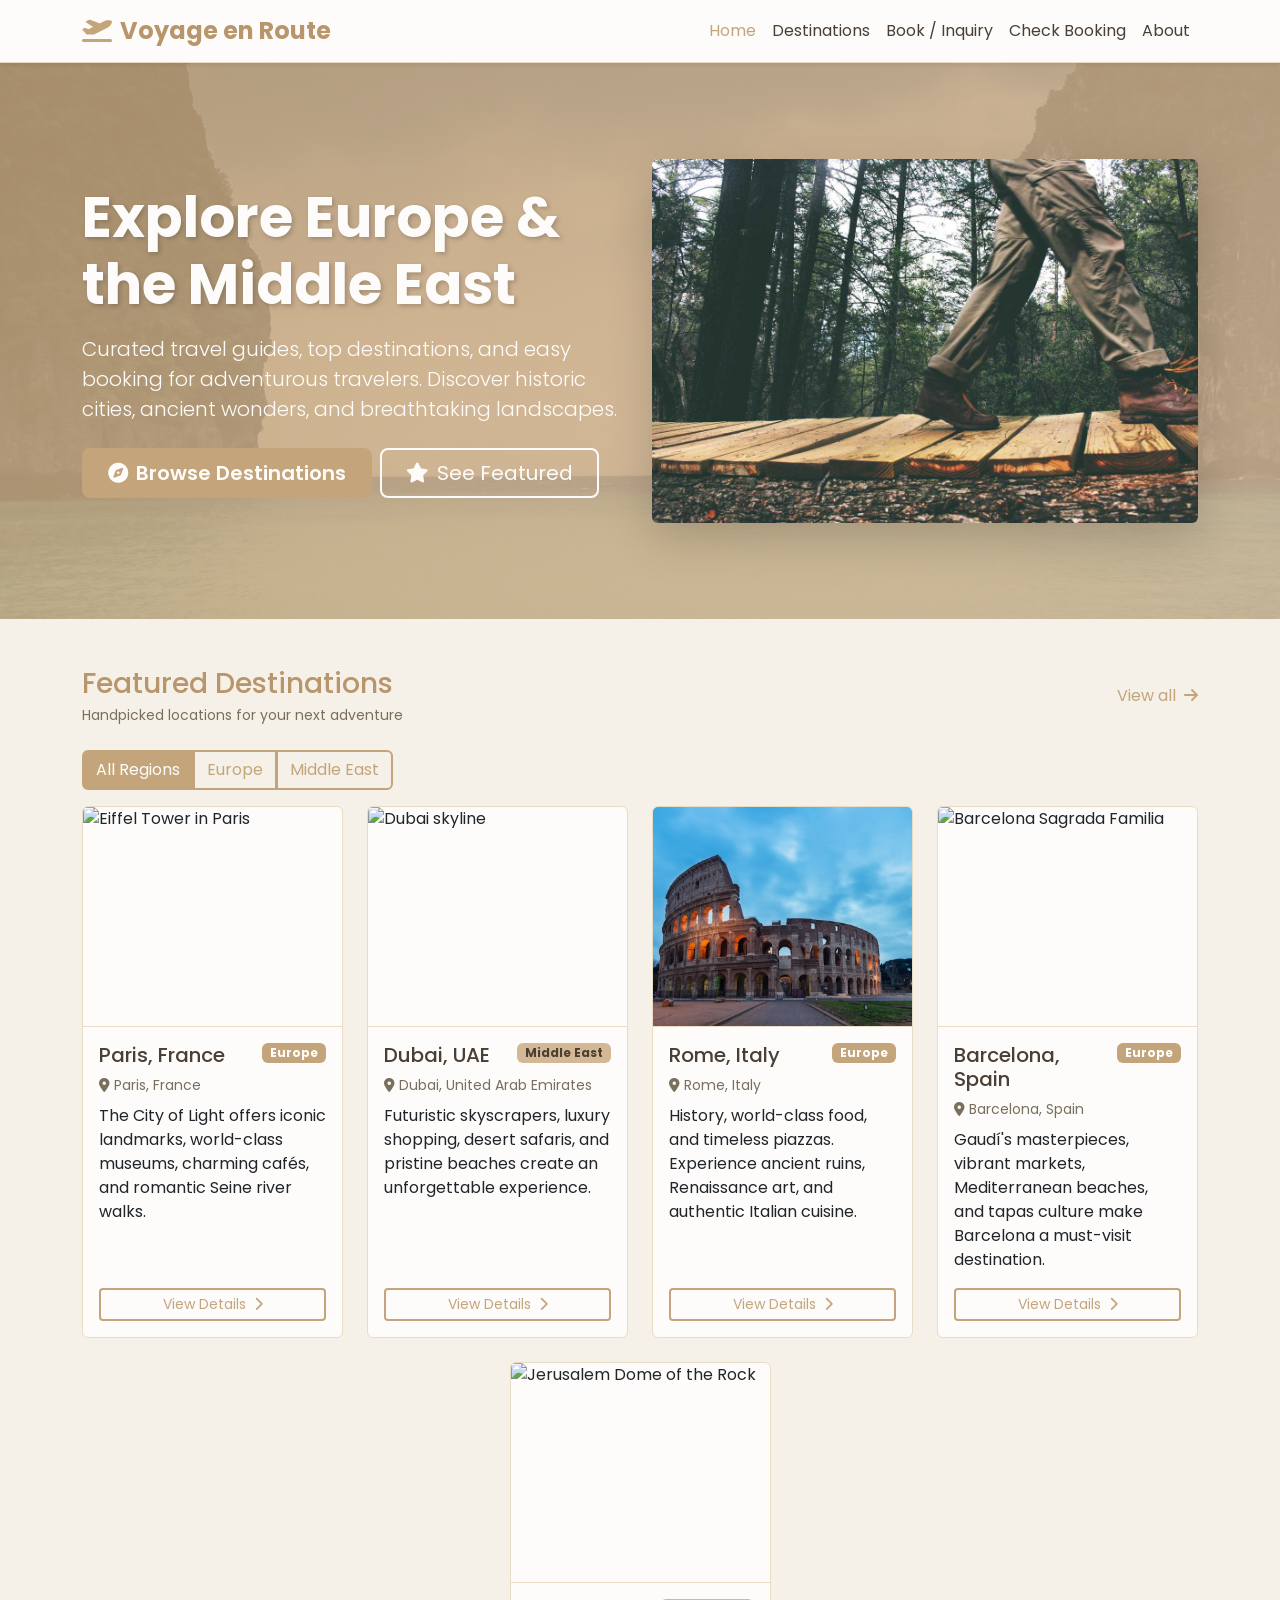
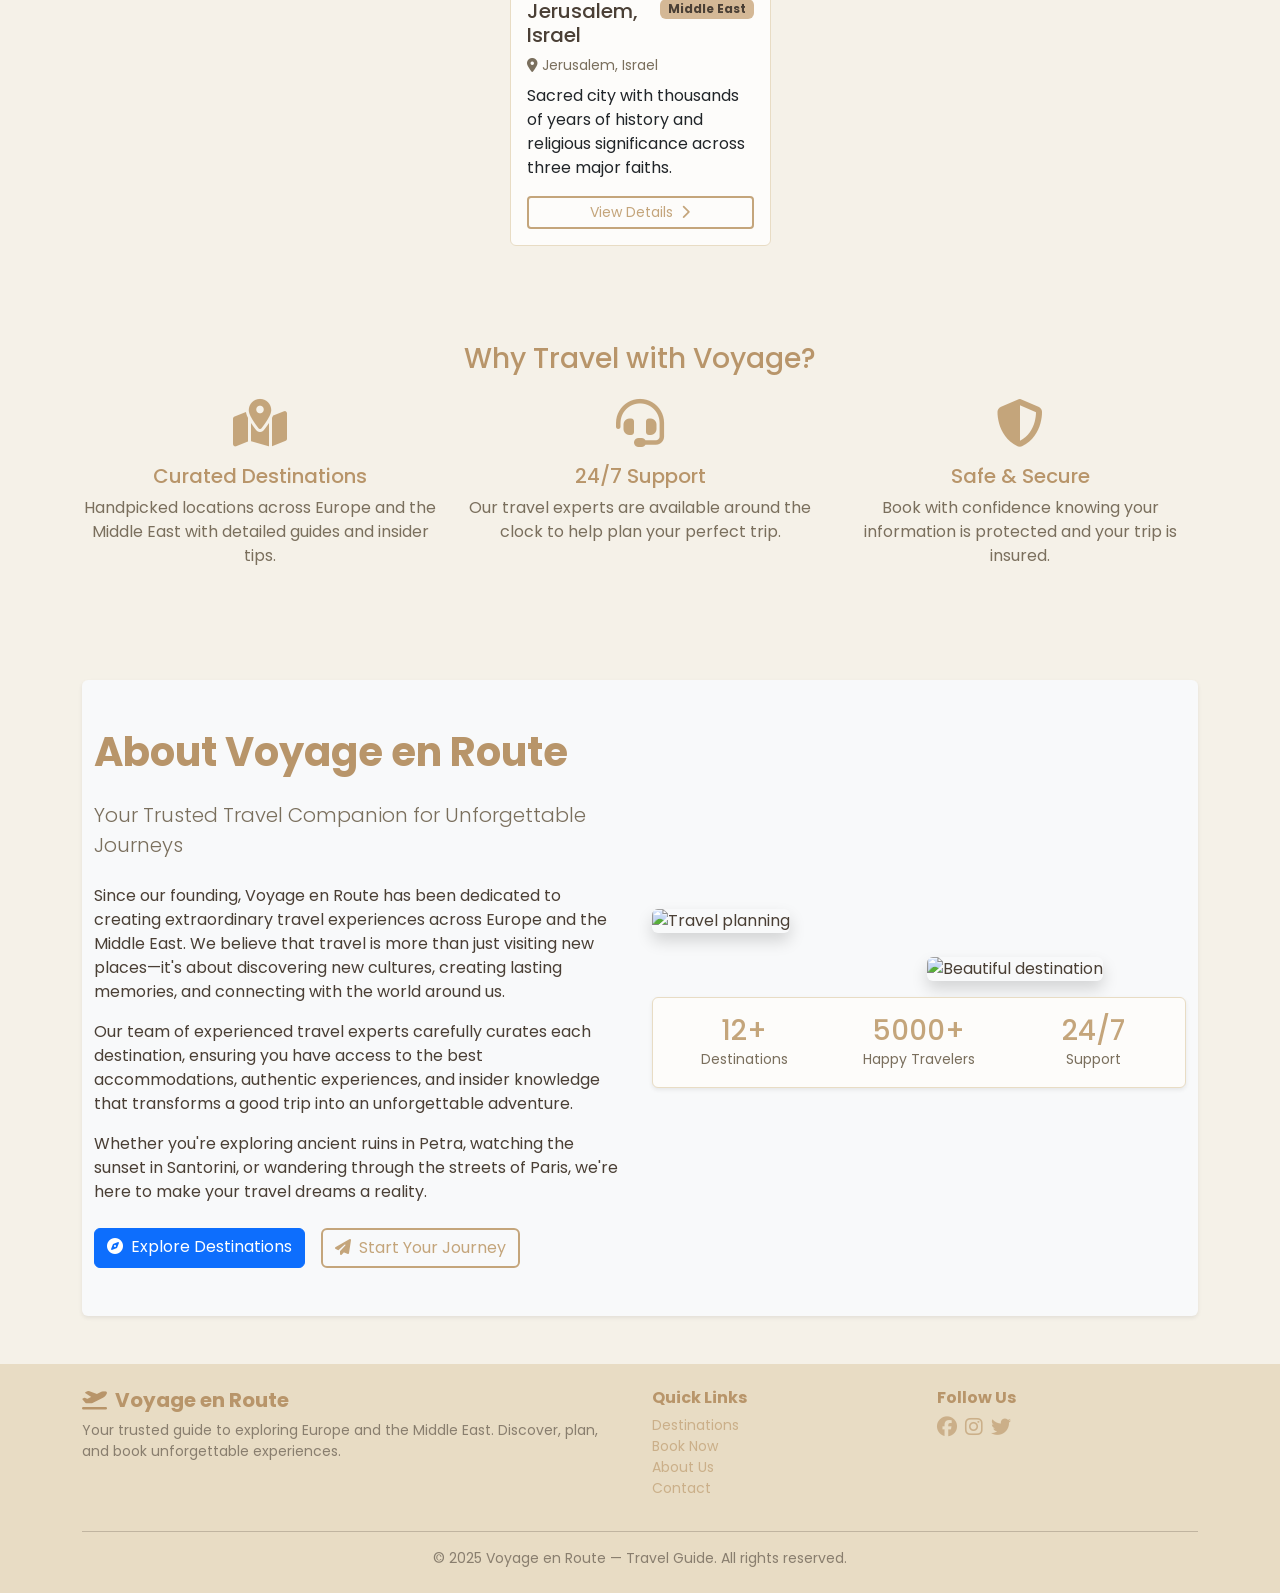
==== home.html @ e8e1bd35 "NVR V0.1" ====
<!doctype html>
<html lang="en">
  <head>
    <meta charset="utf-8">
    <meta name="viewport" content="width=device-width, initial-scale=1">
    <meta name="description" content="Explore Europe and the Middle East with curated travel guides, destinations, and easy booking.">
    <title>Voyage en Route — Explore Europe & the Middle East</title>
    
    <!-- TODO: Maybe compress this image later -->
    <link rel="preload" as="image" href="assets/images/hero-bg.jpg">
    
    <!-- Google Fonts - using Poppins because it looks clean -->
    <link rel="preconnect" href="https://fonts.googleapis.com">
    <link rel="preconnect" href="https://fonts.gstatic.com" crossorigin>
    <link href="https://fonts.googleapis.com/css2?family=Poppins:wght@400;600;700&display=swap" rel="stylesheet">
    
    <!-- Font Awesome for icons -->
    <link rel="stylesheet" href="https://cdnjs.cloudflare.com/ajax/libs/font-awesome/6.5.1/css/all.min.css">
    
    <!-- Bootstrap CSS -->
    <link href="https://cdn.jsdelivr.net/npm/bootstrap@5.3.8/dist/css/bootstrap.min.css" rel="stylesheet">
    
    <!-- My custom styles -->
    <link rel="stylesheet" href="assets/css/styles.css">
  </head>
  <body>
    <!-- Main navigation bar -->
    <nav class="navbar navbar-expand-lg navbar-light bg-white shadow-sm sticky-top">
      <div class="container">
        <a class="navbar-brand fw-bold fs-4" href="home.html">
          <i class="fas fa-plane-departure text-primary me-2"></i>Voyage en Route
        </a>
        <button class="navbar-toggler" type="button" data-bs-toggle="collapse" data-bs-target="#navbarNav" aria-controls="navbarNav" aria-expanded="false" aria-label="Toggle navigation">
          <span class="navbar-toggler-icon"></span>
        </button>
        <div class="collapse navbar-collapse" id="navbarNav">
          <ul class="navbar-nav ms-auto">
            <li class="nav-item">
              <a class="nav-link active" aria-current="page" href="home.html">Home</a>
            </li>
            <li class="nav-item">
              <a class="nav-link" href="destinations/index.html">Destinations</a>
            </li>
            <li class="nav-item">
              <a class="nav-link" href="bookings/create.html">Book / Inquiry</a>
            </li>
            <li class="nav-item">
              <a class="nav-link" href="bookings/check.html">Check Booking</a>
            </li>
            <li class="nav-item">
              <a class="nav-link" href="#about">About</a>
            </li>
          </ul>
        </div>
      </div>
    </nav>

    <!-- Hero section - this is the main banner area -->
    <header class="hero text-white d-flex align-items-center" role="banner">
      <div class="container">
        <div class="row align-items-center">
          <div class="col-lg-6 col-md-7">
            <h1 class="display-4 fw-bold mb-3 animate-fade-in">Explore Europe & the Middle East</h1>
            <p class="lead mb-4">Curated travel guides, top destinations, and easy booking for adventurous travelers. Discover historic cities, ancient wonders, and breathtaking landscapes.</p>
            <div class="d-flex gap-2 flex-wrap">
              <a href="destinations/index.html" class="btn btn-primary btn-lg px-4">
                <i class="fas fa-compass me-2"></i>Browse Destinations
              </a>
              <a href="#featured" class="btn btn-outline-light btn-lg px-4">
                <i class="fas fa-star me-2"></i>See Featured
              </a>
            </div>
          </div>
          <div class="col-lg-6 col-md-5 d-none d-md-block mt-4 mt-md-0">
            <div class="hero-image-wrapper">
              <img src="assets/images/santorini-hero.jpg" 
                   alt="Santorini white buildings overlooking blue sea" 
                   class="img-fluid rounded shadow-lg"
                   loading="eager">
            </div>
          </div>
        </div>
      </div>
    </header>

    <!-- Main content area -->
    <main class="container my-5" id="featured">
      <section>
        <div class="d-flex justify-content-between align-items-center mb-4">
          <div>
            <h2 class="h3 mb-1">Featured Destinations</h2>
            <p class="text-muted small mb-0">Handpicked locations for your next adventure</p>
          </div>
          <a href="destinations/index.html" class="text-decoration-none">
            View all <i class="fas fa-arrow-right ms-1"></i>
          </a>
        </div>

        <!-- Filter buttons for regions -->
        <div class="mb-3">
          <div class="btn-group" role="group" aria-label="Filter by region">
            <input type="radio" class="btn-check" name="regionFilter" id="filterAll" autocomplete="off" checked>
            <label class="btn btn-outline-primary" for="filterAll">All Regions</label>
            
            <input type="radio" class="btn-check" name="regionFilter" id="filterEurope" autocomplete="off">
            <label class="btn btn-outline-primary" for="filterEurope">Europe</label>
            
            <input type="radio" class="btn-check" name="regionFilter" id="filterMiddleEast" autocomplete="off">
            <label class="btn btn-outline-primary" for="filterMiddleEast">Middle East</label>
          </div>
        </div>

        <!-- Destination cards container -->
        <div class="row g-4 justify-content-center" id="destinationsContainer">
          <!-- Paris card -->
          <div class="col-sm-6 col-md-4 col-lg-3" data-region="europe">
            <article class="card h-100 destination-card">
              <img src="https://images.unsplash.com/photo-1502602898657-3e91760cbb34?w=900&auto=format&fit=crop" 
                   class="card-img-top" 
                   alt="Eiffel Tower in Paris"
                   loading="lazy">
              <div class="card-body d-flex flex-column">
                <div class="d-flex justify-content-between align-items-start mb-2">
                  <h5 class="card-title mb-0">Paris, France</h5>
                  <span class="badge bg-primary">Europe</span>
                </div>
                <p class="card-text text-muted small mb-2">
                  <i class="fas fa-map-marker-alt me-1"></i>Paris, France
                </p>
                <p class="card-text flex-grow-1">The City of Light offers iconic landmarks, world-class museums, charming cafés, and romantic Seine river walks.</p>
                <div class="mt-auto">
                  <a href="destinations/view.html?slug=paris" class="btn btn-outline-primary btn-sm w-100">
                    View Details <i class="fas fa-chevron-right ms-1"></i>
                  </a>
                </div>
              </div>
            </article>
          </div>

          <!-- Dubai card -->
          <div class="col-sm-6 col-md-4 col-lg-3" data-region="middleeast">
            <article class="card h-100 destination-card">
              <img src="https://images.unsplash.com/photo-1512453979798-5ea266f8880c?w=900&auto=format&fit=crop" 
                   class="card-img-top" 
                   alt="Dubai skyline"
                   loading="lazy">
              <div class="card-body d-flex flex-column">
                <div class="d-flex justify-content-between align-items-start mb-2">
                  <h5 class="card-title mb-0">Dubai, UAE</h5>
                  <span class="badge bg-warning text-dark">Middle East</span>
                </div>
                <p class="card-text text-muted small mb-2">
                  <i class="fas fa-map-marker-alt me-1"></i>Dubai, United Arab Emirates
                </p>
                <p class="card-text flex-grow-1">Futuristic skyscrapers, luxury shopping, desert safaris, and pristine beaches create an unforgettable experience.</p>
                <div class="mt-auto">
                  <a href="destinations/view.html?slug=dubai" class="btn btn-outline-primary btn-sm w-100">
                    View Details <i class="fas fa-chevron-right ms-1"></i>
                  </a>
                </div>
              </div>
            </article>
          </div>

          <!-- Rome card -->
          <div class="col-sm-6 col-md-4 col-lg-3" data-region="europe">
            <article class="card h-100 destination-card">
              <img src="assets/images/rome.jpg" 
                   class="card-img-top" 
                   alt="Colosseum in Rome at sunset"
                   loading="lazy">
              <div class="card-body d-flex flex-column">
                <div class="d-flex justify-content-between align-items-start mb-2">
                  <h5 class="card-title mb-0">Rome, Italy</h5>
                  <span class="badge bg-primary">Europe</span>
                </div>
                <p class="card-text text-muted small mb-2">
                  <i class="fas fa-map-marker-alt me-1"></i>Rome, Italy
                </p>
                <p class="card-text flex-grow-1">History, world-class food, and timeless piazzas. Experience ancient ruins, Renaissance art, and authentic Italian cuisine.</p>
                <div class="mt-auto">
                  <a href="destinations/view.html?slug=rome" class="btn btn-outline-primary btn-sm w-100">
                    View Details <i class="fas fa-chevron-right ms-1"></i>
                  </a>
                </div>
              </div>
            </article>
          </div>

          <!-- Barcelona card -->
          <div class="col-sm-6 col-md-4 col-lg-3" data-region="europe">
            <article class="card h-100 destination-card">
              <img src="https://images.unsplash.com/photo-1583422409516-2895a77efded?w=900&auto=format&fit=crop" 
                   class="card-img-top" 
                   alt="Barcelona Sagrada Familia"
                   loading="lazy">
              <div class="card-body d-flex flex-column">
                <div class="d-flex justify-content-between align-items-start mb-2">
                  <h5 class="card-title mb-0">Barcelona, Spain</h5>
                  <span class="badge bg-primary">Europe</span>
                </div>
                <p class="card-text text-muted small mb-2">
                  <i class="fas fa-map-marker-alt me-1"></i>Barcelona, Spain
                </p>
                <p class="card-text flex-grow-1">Gaudí's masterpieces, vibrant markets, Mediterranean beaches, and tapas culture make Barcelona a must-visit destination.</p>
                <div class="mt-auto">
                  <a href="destinations/view.html?slug=barcelona" class="btn btn-outline-primary btn-sm w-100">
                    View Details <i class="fas fa-chevron-right ms-1"></i>
                  </a>
                </div>
              </div>
            </article>
          </div>

          <!-- Jerusalem card -->
          <div class="col-sm-6 col-md-4 col-lg-3" data-region="middleeast">
            <article class="card h-100 destination-card">
              <img src="https://images.unsplash.com/photo-1614517453351-6c1522fc7a56?q=80&w=1170&auto=format&fit=crop&ixlib=rb-4.1.0&ixid=M3wxMjA3fDB8MHxwaG90by1wYWdlfHx8fGVufDB8fHx8fA==" 
                   class="card-img-top" 
                   alt="Jerusalem Dome of the Rock"
                   loading="lazy">
              <div class="card-body d-flex flex-column">
                <div class="d-flex justify-content-between align-items-start mb-2">
                  <h5 class="card-title mb-0">Jerusalem, Israel</h5>
                  <span class="badge bg-warning text-dark">Middle East</span>
                </div>
                <p class="card-text text-muted small mb-2">
                  <i class="fas fa-map-marker-alt me-1"></i>Jerusalem, Israel
                </p>
                <p class="card-text flex-grow-1">Sacred city with thousands of years of history and religious significance across three major faiths.</p>
                <div class="mt-auto">
                  <a href="destinations/view.html?slug=jerusalem" class="btn btn-outline-primary btn-sm w-100">
                    View Details <i class="fas fa-chevron-right ms-1"></i>
                  </a>
                </div>
              </div>
            </article>
          </div>
        </div>
      </section>

      <!-- Features section -->
      <section class="my-5 py-5">
        <h2 class="h3 text-center mb-4">Why Travel with Voyage?</h2>
        <div class="row g-4">
          <div class="col-md-4 text-center">
            <div class="feature-icon mb-3">
              <i class="fas fa-map-marked-alt fa-3x text-primary"></i>
            </div>
            <h3 class="h5">Curated Destinations</h3>
            <p class="text-muted">Handpicked locations across Europe and the Middle East with detailed guides and insider tips.</p>
          </div>
          <div class="col-md-4 text-center">
            <div class="feature-icon mb-3">
              <i class="fas fa-headset fa-3x text-primary"></i>
            </div>
            <h3 class="h5">24/7 Support</h3>
            <p class="text-muted">Our travel experts are available around the clock to help plan your perfect trip.</p>
          </div>
          <div class="col-md-4 text-center">
            <div class="feature-icon mb-3">
              <i class="fas fa-shield-alt fa-3x text-primary"></i>
            </div>
            <h3 class="h5">Safe & Secure</h3>
            <p class="text-muted">Book with confidence knowing your information is protected and your trip is insured.</p>
          </div>
        </div>
      </section>

      <!-- About Section -->
      <section id="about" class="my-5 py-5 bg-light shadow-sm rounded">
        <div class="container">
          <div class="row align-items-center">
            <div class="col-lg-6 mb-4 mb-lg-0">
              <h2 class="display-6 fw-bold mb-4">About Voyage en Route</h2>
              <p class="lead text-muted mb-4">
                Your Trusted Travel Companion for Unforgettable Journeys
              </p>
              <p class="mb-3">
                Since our founding, Voyage en Route has been dedicated to creating extraordinary travel experiences 
                across Europe and the Middle East. We believe that travel is more than just visiting new places—it's 
                about discovering new cultures, creating lasting memories, and connecting with the world around us.
              </p>
              <p class="mb-3">
                Our team of experienced travel experts carefully curates each destination, ensuring you have access 
                to the best accommodations, authentic experiences, and insider knowledge that transforms a good trip 
                into an unforgettable adventure.
              </p>
              <p class="mb-4">
                Whether you're exploring ancient ruins in Petra, watching the sunset in Santorini, or wandering 
                through the streets of Paris, we're here to make your travel dreams a reality.
              </p>
              <div class="d-flex gap-3">
                <a href="destinations/index.html" class="btn btn-primary">
                  <i class="fas fa-compass me-2"></i>Explore Destinations
                </a>
                <a href="bookings/create.html" class="btn btn-outline-primary">
                  <i class="fas fa-paper-plane me-2"></i>Start Your Journey
                </a>
              </div>
            </div>
            <div class="col-lg-6">
              <div class="row g-3">
                <div class="col-6">
                  <img src="https://images.unsplash.com/photo-1488646953014-85cb44e25828?w=400&auto=format&fit=crop" 
                       alt="Travel planning" 
                       class="img-fluid rounded shadow">
                </div>
                <div class="col-6 pt-5">
                  <img src="https://images.unsplash.com/photo-1436491865332-7a61a109cc05?w=400&auto=format&fit=crop" 
                       alt="Beautiful destination" 
                       class="img-fluid rounded shadow">
                </div>
                <div class="col-12">
                  <div class="card border-0 shadow-sm">
                    <div class="card-body">
                      <div class="row text-center">
                        <div class="col-4">
                          <h3 class="text-primary mb-0">12+</h3>
                          <small class="text-muted">Destinations</small>
                        </div>
                        <div class="col-4">
                          <h3 class="text-primary mb-0">5000+</h3>
                          <small class="text-muted">Happy Travelers</small>
                        </div>
                        <div class="col-4">
                          <h3 class="text-primary mb-0">24/7</h3>
                          <small class="text-muted">Support</small>
                        </div>
                      </div>
                    </div>
                  </div>
                </div>
              </div>
            </div>
          </div>
        </div>
      </section>
    </main>

    <!-- Website footer -->
    <footer class="bg-dark text-white py-4">
      <div class="container">
        <div class="row">
          <div class="col-md-6 mb-3 mb-md-0">
            <h5 class="fw-bold">
              <i class="fas fa-plane-departure me-2"></i>Voyage en Route
            </h5>
            <p class="small text-white-50">Your trusted guide to exploring Europe and the Middle East. Discover, plan, and book unforgettable experiences.</p>
          </div>
          <div class="col-md-3 mb-3 mb-md-0">
            <h6 class="fw-bold">Quick Links</h6>
            <ul class="list-unstyled small">
              <li><a href="destinations/index.html" class="text-white-50 text-decoration-none">Destinations</a></li>
              <li><a href="bookings/create.html" class="text-white-50 text-decoration-none">Book Now</a></li>
              <li><a href="#about" class="text-white-50 text-decoration-none">About Us</a></li>
              <li><a href="#" class="text-white-50 text-decoration-none">Contact</a></li>
            </ul>
          </div>
          <div class="col-md-3">
            <h6 class="fw-bold">Follow Us</h6>
            <div class="d-flex gap-2">
              <a href="#" class="text-white-50" aria-label="Facebook"><i class="fab fa-facebook fa-lg"></i></a>
              <a href="#" class="text-white-50" aria-label="Instagram"><i class="fab fa-instagram fa-lg"></i></a>
              <a href="#" class="text-white-50" aria-label="Twitter"><i class="fab fa-twitter fa-lg"></i></a>
            </div>
          </div>
        </div>
        <hr class="bg-white-50 my-3">
        <div class="text-center small text-white-50">
          &copy; 2025 Voyage en Route — Travel Guide. All rights reserved.
        </div>
      </div>
    </footer>

    <!-- Scripts -->
    <script src="https://cdn.jsdelivr.net/npm/bootstrap@5.3.8/dist/js/bootstrap.bundle.min.js"></script>
    <script src="assets/js/app.js"></script>
    
    <!-- Filter functionality - wrote this quickly -->
    <script>
      document.addEventListener('DOMContentLoaded', function() {
        // Get all the filter buttons and cards
        const filterButtons = document.querySelectorAll('[name="regionFilter"]');
        const destinationCards = document.querySelectorAll('[data-region]');
        
        // Add event listener to each filter button
        filterButtons.forEach(function(button) {
          button.addEventListener('change', function() {
            // Get the selected filter value
            const selectedFilter = this.id.replace('filter', '').toLowerCase();
            
            // Show/hide cards based on filter
            destinationCards.forEach(function(card) {
              const cardRegion = card.getAttribute('data-region');
              
              if (selectedFilter === 'all') {
                // Show all cards
                card.style.display = '';
              } else if (cardRegion === selectedFilter) {
                // Show matching cards
                card.style.display = '';
              } else {
                // Hide non-matching cards
                card.style.display = 'none';
              }
            });
          });
        });
      });
    </script>
  </body>
</html>
---- assets/css/styles.css ----
/* Beige Aesthetic Theme - Enhanced Specificity */
:root {
  --primary: #c4a57b !important;
  --secondary: #d4b896 !important;
  --accent: #b8956a !important;
  --beige-light: #f5f1e8 !important;
  --beige-dark: #e8dcc4 !important;
  --text-dark: #4a3f35 !important;
  --white: #fdfcfa !important;
  --bs-primary: #c4a57b !important;
  --bs-primary-rgb: 196, 165, 123 !important;
}

body {
  background: var(--beige-light) !important;
  color: var(--text-dark) !important;
  font-family: 'Poppins', 'Georgia', serif !important;
}

/* Navbar */
.navbar.bg-white {
  background: var(--white) !important;
  border-bottom: 1px solid var(--beige-dark);
}

.navbar-brand {
  color: var(--accent) !important;
  font-weight: 700;
}

.nav-link {
  color: var(--text-dark) !important;
}

.nav-link:hover,
.nav-link.active {
  color: var(--primary) !important;
}

/* Hero Section */
.hero {
  background: linear-gradient(135deg, rgba(196, 165, 123, 0.85), rgba(212, 184, 150, 0.85)),
              url('../images/hero-bg.jpg') !important;
  background-size: cover !important;
  background-position: center !important;
  padding: 6rem 0 !important;
  color: var(--text-dark) !important;
}

.hero h1 {
  color: var(--white) !important;
  text-shadow: 2px 2px 4px rgba(74, 63, 53, 0.3);
}

.hero .lead {
  color: var(--white) !important;
}

.hero .btn-primary {
  background: var(--primary) !important;
  border: 2px solid var(--primary) !important;
  color: var(--white) !important;
  font-weight: 600;
}

.hero .btn-primary:hover {
  background: var(--accent) !important;
  border-color: var(--accent) !important;
  transform: translateY(-2px);
  box-shadow: 0 6px 20px rgba(196, 165, 123, 0.4);
}

.hero .btn-outline-light {
  border: 2px solid var(--white) !important;
  color: var(--white) !important;
}

.hero .btn-outline-light:hover {
  background: rgba(255, 255, 255, 0.2) !important;
  border-color: var(--white) !important;
}

/* Cards */
.card {
  background: var(--white) !important;
  border: 1px solid var(--beige-dark) !important;
  transition: transform 0.3s ease, box-shadow 0.3s ease;
}

.destination-card:hover {
  transform: translateY(-8px) !important;
  box-shadow: 0 12px 24px rgba(196, 165, 123, 0.2) !important;
  border-color: var(--primary) !important;
}

.card-title {
  color: var(--text-dark) !important;
}

.badge.bg-primary {
  background: var(--primary) !important;
  border-color: var(--primary) !important;
}

.badge.bg-warning {
  background: var(--secondary) !important;
  color: var(--text-dark) !important;
  border-color: var(--secondary) !important;
}

.btn-outline-primary {
  border: 2px solid var(--primary) !important;
  color: var(--primary) !important;
  background: transparent !important;
}

.btn-outline-primary:hover {
  background: var(--primary) !important;
  color: var(--white) !important;
  border-color: var(--primary) !important;
}

/* Section Headers */
h2, h3, h4, h5, h6 {
  color: var(--accent) !important;
}

/* Filter Buttons */
.btn-check:checked + .btn-outline-primary {
  background: var(--primary) !important;
  border-color: var(--primary) !important;
  color: var(--white) !important;
}

/* Feature Icons */
.feature-icon i {
  color: var(--primary) !important;
}

/* Footer */
footer.bg-dark {
  background: var(--beige-dark) !important;
  color: var(--text-dark) !important;
}

footer h5, footer h6 {
  color: var(--accent) !important;
}

footer a {
  color: var(--text-dark) !important;
  opacity: 0.8;
}

footer a:hover {
  opacity: 1 !important;
  color: var(--primary) !important;
}

/* Text Muted Override */
.text-muted {
  color: #7a6f5d !important;
}

.text-white-50 {
  color: rgba(74, 63, 53, 0.6) !important;
}

/* Links */
a:not(.btn):not(.nav-link):not(.navbar-brand) {
  color: var(--primary) !important;
  text-decoration: none;
}

a:not(.btn):not(.nav-link):not(.navbar-brand):hover {
  color: var(--accent) !important;
}

/* Card Images */
.card-img-top {
  height: 220px;
  object-fit: cover;
  border-bottom: 1px solid var(--beige-dark);
}
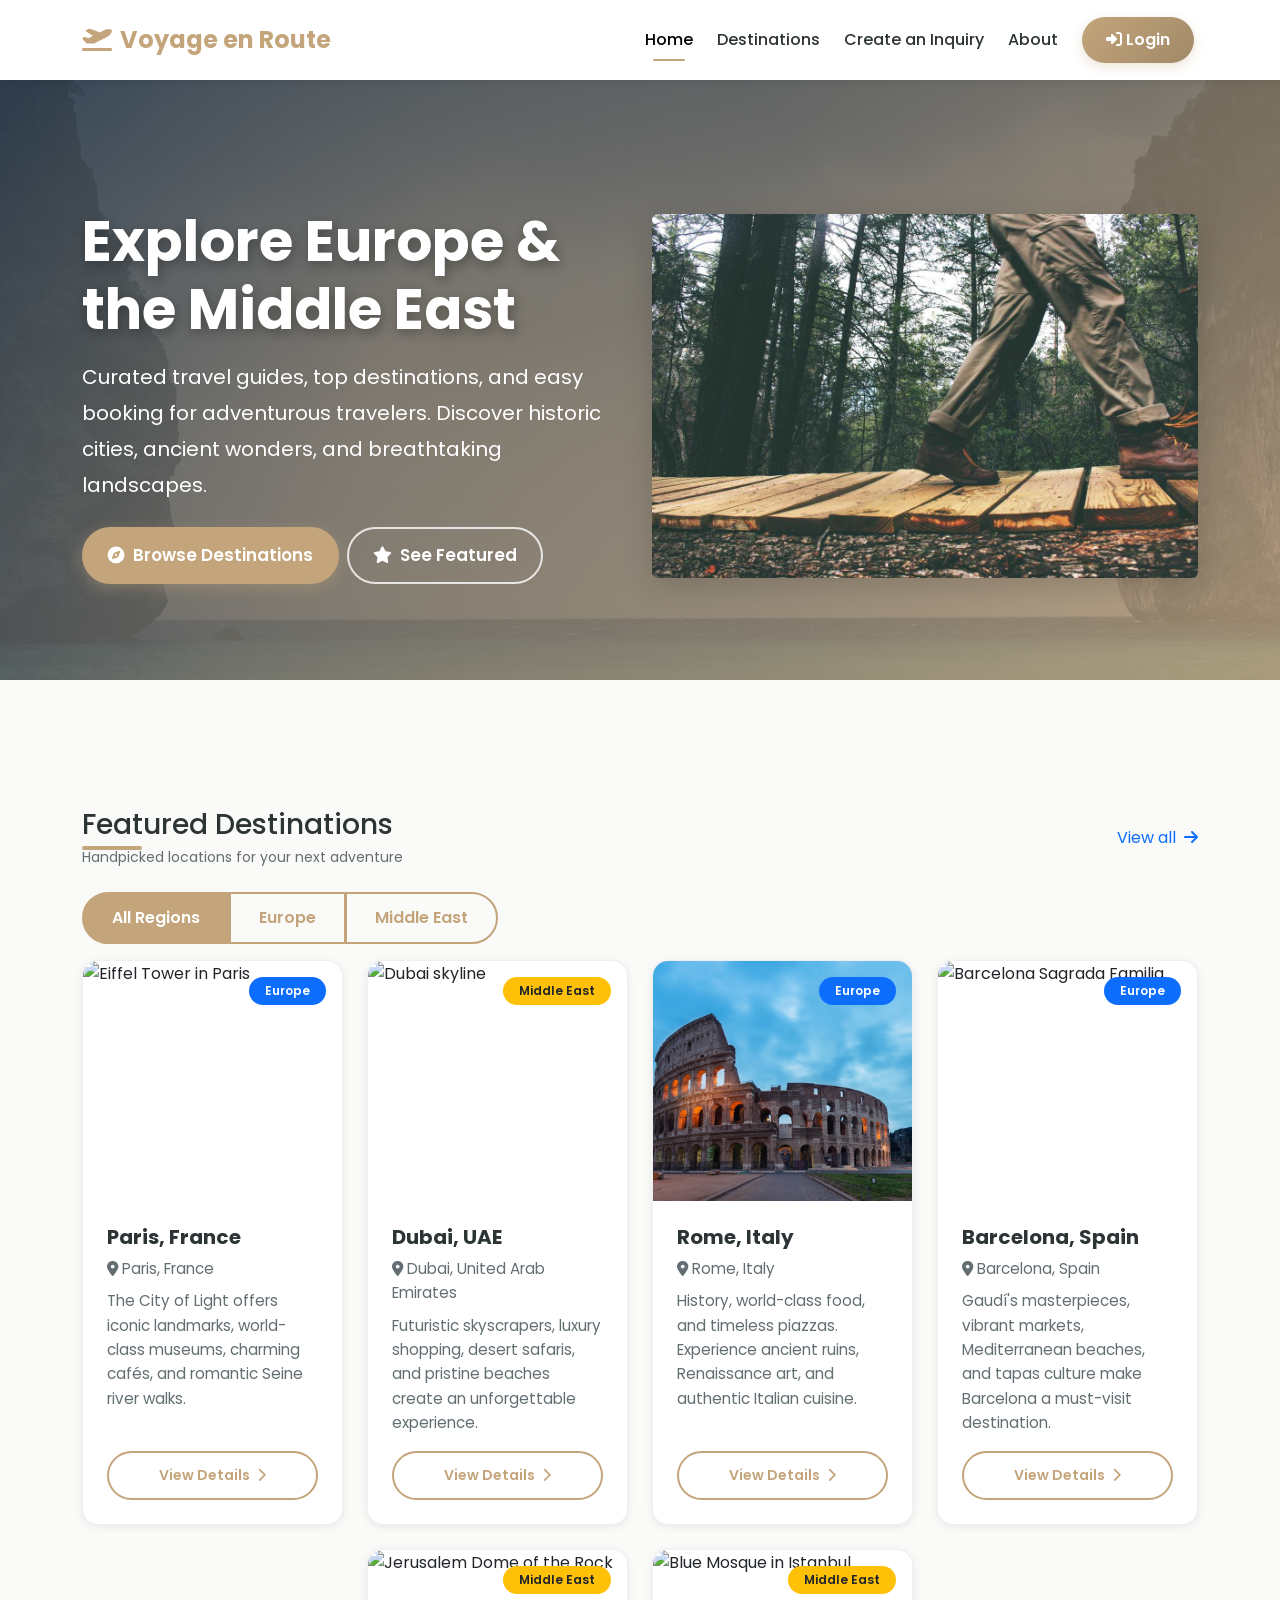
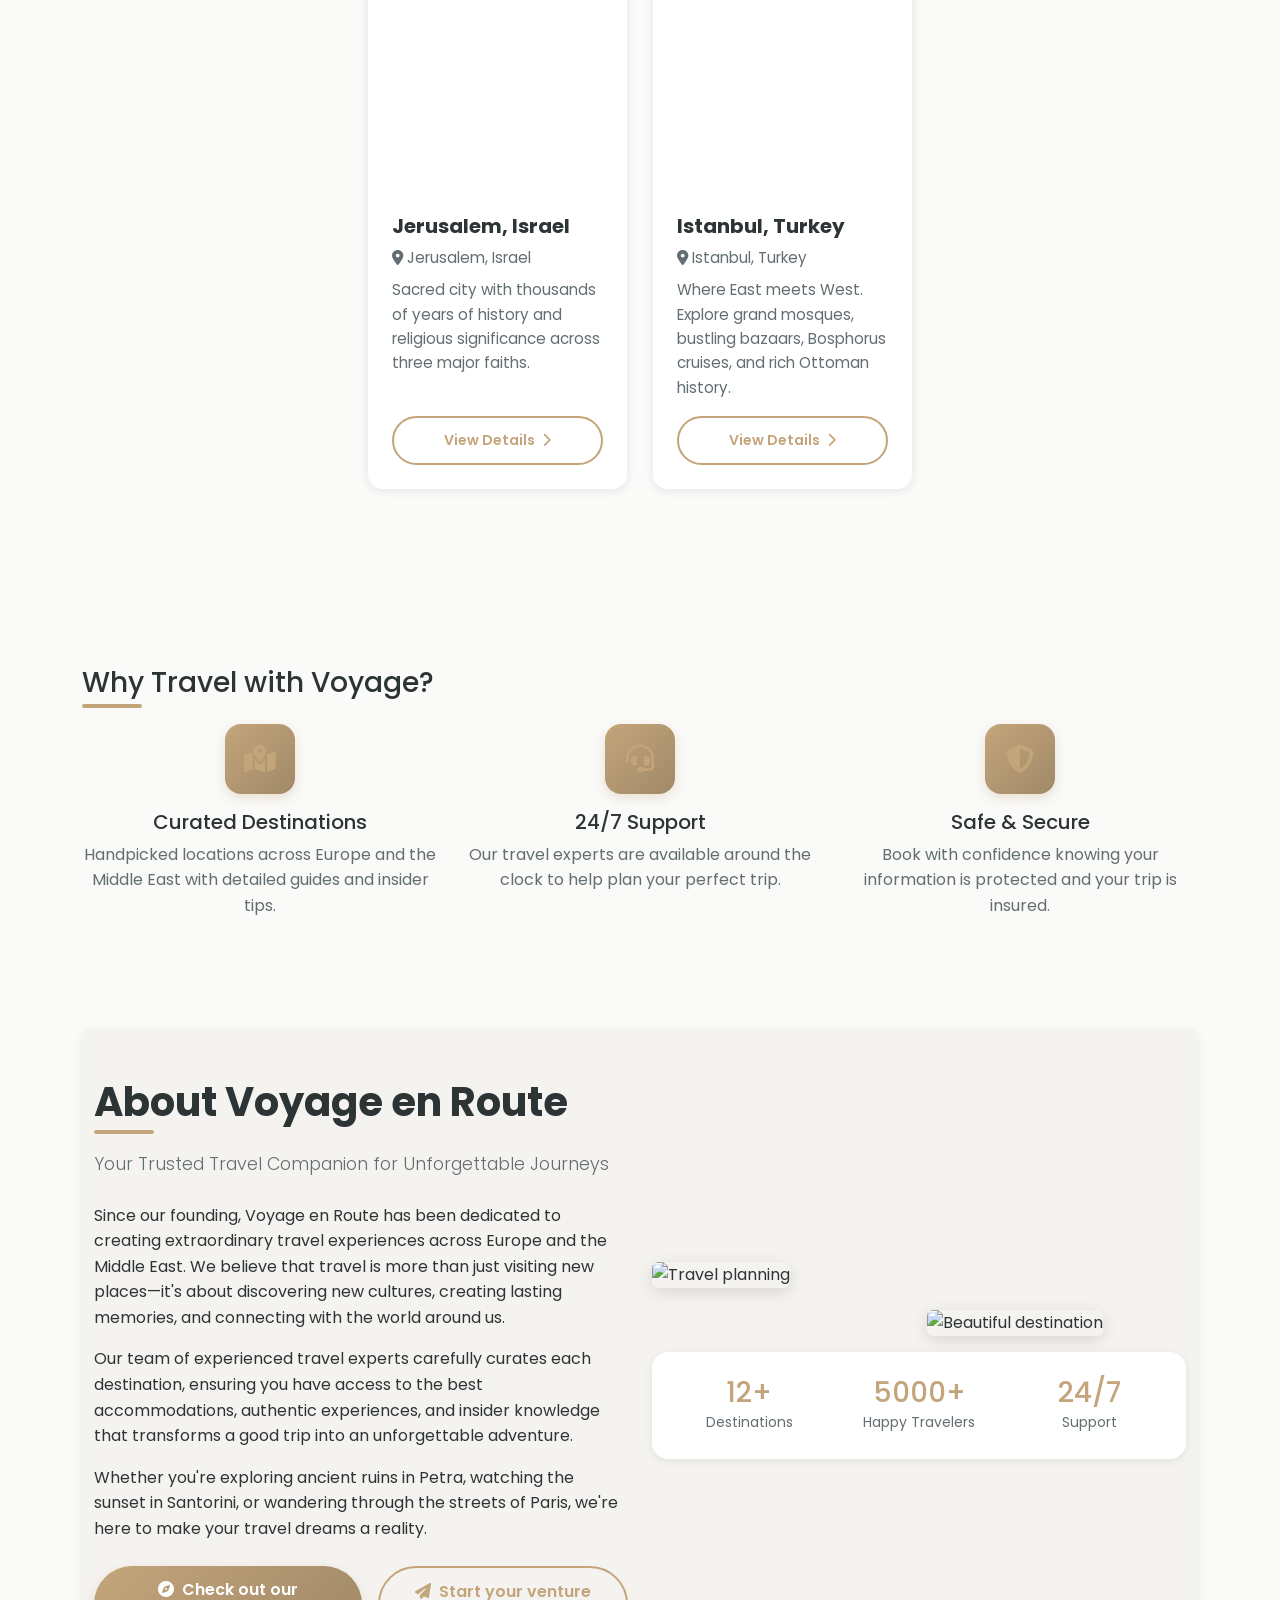
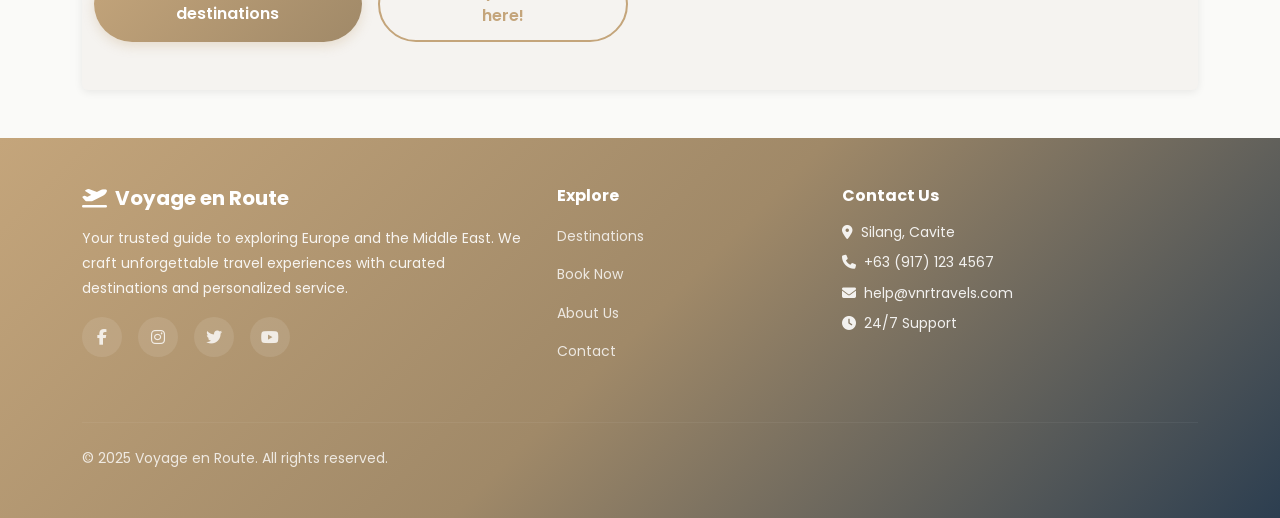
==== commit 11c6387a: "NVR v0.3" ====
--- a/home.html
+++ b/home.html
@@ -25,30 +25,32 @@
   </head>
   <body>
     <!-- Main navigation bar -->
-    <nav class="navbar navbar-expand-lg navbar-light bg-white shadow-sm sticky-top">
+    <nav class="navbar navbar-expand-lg navbar-light sticky-top">
       <div class="container">
-        <a class="navbar-brand fw-bold fs-4" href="home.html">
-          <i class="fas fa-plane-departure text-primary me-2"></i>Voyage en Route
+        <a class="navbar-brand" href="home.html">
+          <i class="fas fa-plane-departure me-2"></i>Voyage en Route
         </a>
-        <button class="navbar-toggler" type="button" data-bs-toggle="collapse" data-bs-target="#navbarNav" aria-controls="navbarNav" aria-expanded="false" aria-label="Toggle navigation">
+        <button class="navbar-toggler border-0" type="button" data-bs-toggle="collapse" data-bs-target="#navbarNav">
           <span class="navbar-toggler-icon"></span>
         </button>
         <div class="collapse navbar-collapse" id="navbarNav">
-          <ul class="navbar-nav ms-auto">
+          <ul class="navbar-nav ms-auto align-items-lg-center">
             <li class="nav-item">
-              <a class="nav-link active" aria-current="page" href="home.html">Home</a>
+              <a class="nav-link active" href="home.html">Home</a>
             </li>
             <li class="nav-item">
               <a class="nav-link" href="destinations/index.html">Destinations</a>
             </li>
             <li class="nav-item">
-              <a class="nav-link" href="bookings/create.html">Book / Inquiry</a>
-            </li>
-            <li class="nav-item">
-              <a class="nav-link" href="bookings/check.html">Check Booking</a>
+              <a class="nav-link" href="bookings/create.html">Create an Inquiry</a>
             </li>
             <li class="nav-item">
               <a class="nav-link" href="#about">About</a>
+            </li>
+            <li class="nav-item ms-lg-2">
+              <a class="nav-link btn-login-nav" href="bookings/check.html">
+                <i class="fas fa-sign-in-alt me-1"></i>Login
+              </a>
             </li>
           </ul>
         </div>
@@ -230,6 +232,31 @@
                 <p class="card-text flex-grow-1">Sacred city with thousands of years of history and religious significance across three major faiths.</p>
                 <div class="mt-auto">
                   <a href="destinations/view.html?slug=jerusalem" class="btn btn-outline-primary btn-sm w-100">
+                    View Details <i class="fas fa-chevron-right ms-1"></i>
+                  </a>
+                </div>
+              </div>
+            </article>
+          </div>
+
+          <!-- Istanbul card -->
+          <div class="col-sm-6 col-md-4 col-lg-3" data-region="middleeast">
+            <article class="card h-100 destination-card">
+              <img src="https://images.unsplash.com/photo-1527838832700-5059252407fa?w=900&auto=format&fit=crop" 
+                   class="card-img-top" 
+                   alt="Blue Mosque in Istanbul"
+                   loading="lazy">
+              <div class="card-body d-flex flex-column">
+                <div class="d-flex justify-content-between align-items-start mb-2">
+                  <h5 class="card-title mb-0">Istanbul, Turkey</h5>
+                  <span class="badge bg-warning text-dark">Middle East</span>
+                </div>
+                <p class="card-text text-muted small mb-2">
+                  <i class="fas fa-map-marker-alt me-1"></i>Istanbul, Turkey
+                </p>
+                <p class="card-text flex-grow-1">Where East meets West. Explore grand mosques, bustling bazaars, Bosphorus cruises, and rich Ottoman history.</p>
+                <div class="mt-auto">
+                  <a href="destinations/view.html?slug=istanbul" class="btn btn-outline-primary btn-sm w-100">
                     View Details <i class="fas fa-chevron-right ms-1"></i>
                   </a>
                 </div>
@@ -292,10 +319,10 @@
               </p>
               <div class="d-flex gap-3">
                 <a href="destinations/index.html" class="btn btn-primary">
-                  <i class="fas fa-compass me-2"></i>Explore Destinations
+                  <i class="fas fa-compass me-2"></i>Check out our destinations
                 </a>
                 <a href="bookings/create.html" class="btn btn-outline-primary">
-                  <i class="fas fa-paper-plane me-2"></i>Start Your Journey
+                  <i class="fas fa-paper-plane me-2"></i>Start your venture here! 
                 </a>
               </div>
             </div>
@@ -339,36 +366,55 @@
     </main>
 
     <!-- Website footer -->
-    <footer class="bg-dark text-white py-4">
+    <footer class="text-white py-5" style="background: linear-gradient(135deg, #c4a57b 0%, #a08968 50%, #2c3e50 100%);">
       <div class="container">
-        <div class="row">
-          <div class="col-md-6 mb-3 mb-md-0">
-            <h5 class="fw-bold">
+        <div class="row g-4">
+          <div class="col-lg-5 col-md-6">
+            <h5 class="fw-bold mb-3">
               <i class="fas fa-plane-departure me-2"></i>Voyage en Route
             </h5>
-            <p class="small text-white-50">Your trusted guide to exploring Europe and the Middle East. Discover, plan, and book unforgettable experiences.</p>
-          </div>
-          <div class="col-md-3 mb-3 mb-md-0">
-            <h6 class="fw-bold">Quick Links</h6>
+            <p class="small" style="opacity: 0.9; line-height: 1.8;">Your trusted guide to exploring Europe and the Middle East. We craft unforgettable travel experiences with curated destinations and personalized service.</p>
+            <div class="d-flex gap-3 mt-3">
+              <a href="#" class="social-link" aria-label="Facebook"><i class="fab fa-facebook-f"></i></a>
+              <a href="#" class="social-link" aria-label="Instagram"><i class="fab fa-instagram"></i></a>
+              <a href="#" class="social-link" aria-label="Twitter"><i class="fab fa-twitter"></i></a>
+              <a href="#" class="social-link" aria-label="YouTube"><i class="fab fa-youtube"></i></a>
+            </div>
+          </div>
+          <div class="col-lg-3 col-md-6">
+            <h6 class="fw-bold mb-3">Explore</h6>
+            <ul class="list-unstyled small footer-links">
+              <li class="mb-2"><a href="destinations/index.html" style="color: rgba(255,255,255,0.8);">Destinations</a></li>
+              <li class="mb-2"><a href="bookings/create.html" style="color: rgba(255,255,255,0.8);">Book Now</a></li>
+              <li class="mb-2"><a href="#about" style="color: rgba(255,255,255,0.8);">About Us</a></li>
+              <li class="mb-2"><a href="#contact" style="color: rgba(255,255,255,0.8);">Contact</a></li>
+            </ul>
+          </div>
+          <div class="col-lg-4 col-md-6">
+            <h6 class="fw-bold mb-3">Contact Us</h6>
             <ul class="list-unstyled small">
-              <li><a href="destinations/index.html" class="text-white-50 text-decoration-none">Destinations</a></li>
-              <li><a href="bookings/create.html" class="text-white-50 text-decoration-none">Book Now</a></li>
-              <li><a href="#about" class="text-white-50 text-decoration-none">About Us</a></li>
-              <li><a href="#" class="text-white-50 text-decoration-none">Contact</a></li>
+              <li class="mb-2" style="opacity: 0.9;">
+                <i class="fas fa-map-marker-alt me-2"></i>Silang, Cavite
+              </li>
+              <li class="mb-2" style="opacity: 0.9;">
+                <i class="fas fa-phone me-2"></i>+63 (917) 123 4567
+              </li>
+              <li class="mb-2" style="opacity: 0.9;">
+                <i class="fas fa-envelope me-2"></i>help@vnrtravels.com
+              </li>
+              <li class="mb-2" style="opacity: 0.9;">
+                <i class="fas fa-clock me-2"></i>24/7 Support
+              </li>
             </ul>
           </div>
-          <div class="col-md-3">
-            <h6 class="fw-bold">Follow Us</h6>
-            <div class="d-flex gap-2">
-              <a href="#" class="text-white-50" aria-label="Facebook"><i class="fab fa-facebook fa-lg"></i></a>
-              <a href="#" class="text-white-50" aria-label="Instagram"><i class="fab fa-instagram fa-lg"></i></a>
-              <a href="#" class="text-white-50" aria-label="Twitter"><i class="fab fa-twitter fa-lg"></i></a>
-            </div>
-          </div>
-        </div>
-        <hr class="bg-white-50 my-3">
-        <div class="text-center small text-white-50">
-          &copy; 2025 Voyage en Route — Travel Guide. All rights reserved.
+        </div>
+        <hr style="border-color: rgba(255,255,255,0.2); margin: 2.5rem 0 1.5rem;">
+        <div class="row align-items-center">
+          <div class="col-md-6 text-center text-md-start">
+            <p class="small mb-0" style="opacity: 0.8;">
+              &copy; 2025 Voyage en Route. All rights reserved.
+            </p>
+          </div>
         </div>
       </div>
     </footer>
--- a/assets/css/styles.css
+++ b/assets/css/styles.css
@@ -1,184 +1,518 @@
-/* Beige Aesthetic Theme - Enhanced Specificity */
+/* Modern Professional Theme */
 :root {
-  --primary: #c4a57b !important;
-  --secondary: #d4b896 !important;
-  --accent: #b8956a !important;
-  --beige-light: #f5f1e8 !important;
-  --beige-dark: #e8dcc4 !important;
-  --text-dark: #4a3f35 !important;
-  --white: #fdfcfa !important;
-  --bs-primary: #c4a57b !important;
-  --bs-primary-rgb: 196, 165, 123 !important;
+  --primary: #c4a57b;
+  --primary-dark: #a08968;
+  --secondary: #2c3e50;
+  --accent: #3498db;
+  --beige-light: #fafaf8;
+  --beige-mid: #f5f3f0;
+  --text-dark: #2d3436;
+  --text-muted: #636e72;
+  --white: #ffffff;
+  --shadow-sm: 0 2px 8px rgba(0,0,0,0.08);
+  --shadow-md: 0 4px 16px rgba(0,0,0,0.12);
+  --shadow-lg: 0 8px 32px rgba(0,0,0,0.16);
+  --transition: all 0.3s cubic-bezier(0.4, 0, 0.2, 1);
+}
+
+* {
+  margin: 0;
+  padding: 0;
+  box-sizing: border-box;
 }
 
 body {
-  background: var(--beige-light) !important;
-  color: var(--text-dark) !important;
-  font-family: 'Poppins', 'Georgia', serif !important;
-}
-
-/* Navbar */
-.navbar.bg-white {
-  background: var(--white) !important;
-  border-bottom: 1px solid var(--beige-dark);
+  background: var(--beige-light);
+  color: var(--text-dark);
+  font-family: 'Poppins', -apple-system, BlinkMacSystemFont, 'Segoe UI', sans-serif;
+  line-height: 1.6;
+  overflow-x: hidden;
+}
+
+/* Navbar - Modern & Sticky */
+.navbar {
+  background: var(--white);
+  backdrop-filter: blur(10px);
+  box-shadow: var(--shadow-sm);
+  padding: 1rem 0;
+  transition: var(--transition);
+  border-bottom: none;
 }
 
 .navbar-brand {
-  color: var(--accent) !important;
+  color: var(--primary);
   font-weight: 700;
+  font-size: 1.5rem;
+  transition: var(--transition);
+}
+
+.navbar-brand:hover {
+  color: var(--primary-dark);
+  transform: translateX(2px);
 }
 
 .nav-link {
-  color: var(--text-dark) !important;
-}
-
-.nav-link:hover,
+  color: var(--text-dark);
+  font-weight: 500;
+  padding: 0.5rem 1rem;
+  margin: 0 0.25rem;
+  border-radius: 8px;
+  transition: var(--transition);
+  position: relative;
+}
+
+.nav-link:hover {
+  color: var(--primary);
+  background: rgba(196, 165, 123, 0.1);
+}
+
 .nav-link.active {
-  color: var(--primary) !important;
-}
-
-/* Hero Section */
-.hero {
-  background: linear-gradient(135deg, rgba(196, 165, 123, 0.85), rgba(212, 184, 150, 0.85)),
-              url('../images/hero-bg.jpg') !important;
-  background-size: cover !important;
-  background-position: center !important;
-  padding: 6rem 0 !important;
-  color: var(--text-dark) !important;
-}
-
-.hero h1 {
-  color: var(--white) !important;
-  text-shadow: 2px 2px 4px rgba(74, 63, 53, 0.3);
-}
-
-.hero .lead {
-  color: var(--white) !important;
-}
-
-.hero .btn-primary {
-  background: var(--primary) !important;
-  border: 2px solid var(--primary) !important;
+  color: var(--primary);
+}
+
+.nav-link.active::after {
+  content: '';
+  position: absolute;
+  bottom: 0;
+  left: 1rem;
+  right: 1rem;
+  height: 2px;
+  background: var(--primary);
+  border-radius: 2px;
+}
+
+.btn-login-nav {
+  background: linear-gradient(135deg, var(--primary) 0%, var(--primary-dark) 100%);
   color: var(--white) !important;
   font-weight: 600;
-}
-
-.hero .btn-primary:hover {
-  background: var(--accent) !important;
-  border-color: var(--accent) !important;
+  padding: 0.625rem 1.5rem !important;
+  border-radius: 50px;
+  transition: var(--transition);
+  box-shadow: 0 4px 12px rgba(196, 165, 123, 0.3);
+}
+
+.btn-login-nav:hover {
   transform: translateY(-2px);
   box-shadow: 0 6px 20px rgba(196, 165, 123, 0.4);
+  background: linear-gradient(135deg, var(--primary-dark) 0%, var(--primary) 100%);
+}
+
+/* Hero Section - Premium Look */
+.hero {
+  background: linear-gradient(135deg, rgba(44, 62, 80, 0.9) 0%, rgba(196, 165, 123, 0.85) 100%),
+              url('../images/hero-bg.jpg');
+  background-size: cover;
+  background-position: center;
+  background-attachment: fixed;
+  padding: 8rem 0 6rem;
+  color: var(--white);
+  position: relative;
+  overflow: hidden;
+}
+
+.hero::before {
+  content: '';
+  position: absolute;
+  top: 0;
+  left: 0;
+  right: 0;
+  bottom: 0;
+  background: radial-gradient(circle at 30% 50%, rgba(196, 165, 123, 0.2) 0%, transparent 50%);
+  pointer-events: none;
+}
+
+.hero .container {
+  position: relative;
+  z-index: 2;
+}
+
+.hero h1 {
+  font-size: 3.5rem;
+  font-weight: 800;
+  line-height: 1.2;
+  margin-bottom: 1.5rem;
+  text-shadow: 2px 4px 12px rgba(0,0,0,0.3);
+  animation: fadeInUp 0.8s ease-out;
+}
+
+.hero .lead {
+  font-size: 1.25rem;
+  font-weight: 400;
+  opacity: 0.95;
+  line-height: 1.8;
+  animation: fadeInUp 0.8s ease-out 0.2s both;
+}
+
+.hero .btn {
+  padding: 0.875rem 2rem;
+  font-size: 1.05rem;
+  font-weight: 600;
+  border-radius: 50px;
+  transition: var(--transition);
+  animation: fadeInUp 0.8s ease-out 0.4s both;
+}
+
+.hero .btn-primary {
+  background: var(--primary);
+  border: 2px solid var(--primary);
+  color: var(--white);
+  box-shadow: 0 4px 16px rgba(196, 165, 123, 0.4);
+}
+
+.hero .btn-primary:hover {
+  background: var(--primary-dark);
+  border-color: var(--primary-dark);
+  transform: translateY(-3px);
+  box-shadow: 0 8px 24px rgba(196, 165, 123, 0.5);
 }
 
 .hero .btn-outline-light {
-  border: 2px solid var(--white) !important;
-  color: var(--white) !important;
+  border: 2px solid rgba(255, 255, 255, 0.8);
+  color: var(--white);
+  background: transparent;
 }
 
 .hero .btn-outline-light:hover {
-  background: rgba(255, 255, 255, 0.2) !important;
-  border-color: var(--white) !important;
-}
-
-/* Cards */
+  background: rgba(255, 255, 255, 0.15);
+  border-color: var(--white);
+  transform: translateY(-3px);
+}
+
+.hero-image-wrapper {
+  animation: fadeInRight 1s ease-out 0.4s both;
+}
+
+.hero-image-wrapper img {
+  border-radius: 20px;
+  box-shadow: 0 20px 60px rgba(0, 0, 0, 0.3);
+  transition: var(--transition);
+}
+
+.hero-image-wrapper img:hover {
+  transform: scale(1.02);
+  box-shadow: 0 25px 70px rgba(0, 0, 0, 0.4);
+}
+
+@keyframes fadeInUp {
+  from {
+    opacity: 0;
+    transform: translateY(30px);
+  }
+  to {
+    opacity: 1;
+    transform: translateY(0);
+  }
+}
+
+@keyframes fadeInRight {
+  from {
+    opacity: 0;
+    transform: translateX(30px);
+  }
+  to {
+    opacity: 1;
+    transform: translateX(0);
+  }
+}
+
+/* Cards - Modern Design */
 .card {
-  background: var(--white) !important;
-  border: 1px solid var(--beige-dark) !important;
-  transition: transform 0.3s ease, box-shadow 0.3s ease;
-}
-
-.destination-card:hover {
-  transform: translateY(-8px) !important;
-  box-shadow: 0 12px 24px rgba(196, 165, 123, 0.2) !important;
-  border-color: var(--primary) !important;
+  background: var(--white);
+  border: 1px solid rgba(0,0,0,0.06);
+  border-radius: 16px;
+  overflow: hidden;
+  transition: var(--transition);
+  box-shadow: var(--shadow-sm);
+}
+
+.card:hover {
+  transform: translateY(-8px);
+  box-shadow: var(--shadow-lg);
+  border-color: var(--primary);
+}
+
+.card-img-top {
+  height: 240px;
+  object-fit: cover;
+  transition: var(--transition);
+}
+
+.card:hover .card-img-top {
+  transform: scale(1.05);
+}
+
+.card-body {
+  padding: 1.5rem;
 }
 
 .card-title {
-  color: var(--text-dark) !important;
+  color: var(--text-dark);
+  font-weight: 700;
+  font-size: 1.25rem;
+  margin-bottom: 0.75rem;
+}
+
+.card-text {
+  color: var(--text-muted);
+  font-size: 0.95rem;
+  line-height: 1.6;
+}
+
+.destination-card {
+  position: relative;
+  overflow: hidden;
+}
+
+.destination-card .badge {
+  position: absolute;
+  top: 1rem;
+  right: 1rem;
+  z-index: 10;
+  padding: 0.5rem 1rem;
+  font-weight: 600;
+  font-size: 0.75rem;
+  border-radius: 50px;
+  backdrop-filter: blur(10px);
+}
+
+/* Badges */
+.badge {
+  padding: 0.5rem 1rem;
+  border-radius: 50px;
+  font-weight: 600;
+  font-size: 0.8rem;
 }
 
 .badge.bg-primary {
-  background: var(--primary) !important;
-  border-color: var(--primary) !important;
+  background: var(--primary);
+  color: var(--white);
 }
 
 .badge.bg-warning {
-  background: var(--secondary) !important;
-  color: var(--text-dark) !important;
-  border-color: var(--secondary) !important;
+  background: #f39c12;
+  color: var(--white);
+}
+
+.badge.bg-success {
+  background: #27ae60;
+  color: var(--white);
+}
+
+.badge.bg-info {
+  background: var(--accent);
+  color: var(--white);
+}
+
+/* Buttons - Premium Style */
+.btn {
+  padding: 0.75rem 1.75rem;
+  border-radius: 50px;
+  font-weight: 600;
+  transition: var(--transition);
+  border: none;
+  cursor: pointer;
+}
+
+.btn-primary {
+  background: linear-gradient(135deg, var(--primary) 0%, var(--primary-dark) 100%);
+  color: var(--white);
+  box-shadow: 0 4px 12px rgba(196, 165, 123, 0.3);
+}
+
+.btn-primary:hover {
+  transform: translateY(-2px);
+  box-shadow: 0 6px 20px rgba(196, 165, 123, 0.4);
 }
 
 .btn-outline-primary {
-  border: 2px solid var(--primary) !important;
+  border: 2px solid var(--primary);
+  color: var(--primary);
+  background: transparent;
+}
+
+.btn-outline-primary:hover {
+  background: var(--primary);
+  color: var(--white);
+  transform: translateY(-2px);
+  box-shadow: 0 4px 12px rgba(196, 165, 123, 0.3);
+}
+
+.btn-outline-primary.active,
+.btn-check:checked + .btn-outline-primary {
+  background: var(--primary);
+  color: var(--white);
+  border-color: var(--primary);
+}
+
+/* Section Styling */
+section {
+  padding: 5rem 0;
+}
+
+section h2 {
+  font-size: 2.5rem;
+  font-weight: 800;
+  color: var(--text-dark);
+  margin-bottom: 1rem;
+  position: relative;
+  display: inline-block;
+}
+
+section h2::after {
+  content: '';
+  position: absolute;
+  bottom: -8px;
+  left: 0;
+  width: 60px;
+  height: 4px;
+  background: var(--primary);
+  border-radius: 2px;
+}
+
+section p.lead,
+section > .container > p {
+  color: var(--text-muted);
+  font-size: 1.1rem;
+  margin-bottom: 3rem;
+}
+
+/* Feature Icons */
+.feature-icon {
+  width: 70px;
+  height: 70px;
+  background: linear-gradient(135deg, var(--primary) 0%, var(--primary-dark) 100%);
+  border-radius: 16px;
+  display: flex;
+  align-items: center;
+  justify-content: center;
+  margin: 0 auto 1.5rem;
+  transition: var(--transition);
+  box-shadow: 0 4px 12px rgba(196, 165, 123, 0.3);
+}
+
+.feature-icon:hover {
+  transform: translateY(-5px) rotate(5deg);
+  box-shadow: 0 8px 20px rgba(196, 165, 123, 0.4);
+}
+
+.feature-icon i {
+  font-size: 1.75rem;
+  color: var(--white);
+}
+
+/* Forms */
+.form-control,
+.form-select {
+  border: 2px solid rgba(0,0,0,0.08);
+  border-radius: 12px;
+  padding: 0.875rem 1.25rem;
+  font-size: 1rem;
+  transition: var(--transition);
+  background: var(--white);
+}
+
+.form-control:focus,
+.form-select:focus {
+  border-color: var(--primary);
+  box-shadow: 0 0 0 4px rgba(196, 165, 123, 0.12);
+  outline: none;
+}
+
+.form-label {
+  font-weight: 600;
+  color: var(--text-dark);
+  margin-bottom: 0.5rem;
+}
+
+/* Footer - Modern & Clean */
+footer {
+  background: var(--secondary);
+  color: rgba(255, 255, 255, 0.8);
+  padding: 4rem 0 1.5rem;
+}
+
+footer h5,
+footer h6 {
+  color: var(--white);
+  font-weight: 700;
+  margin-bottom: 1.25rem;
+}
+
+footer a {
+  color: rgba(255, 255, 255, 0.7);
+  text-decoration: none;
+  transition: var(--transition);
+  display: inline-block;
+}
+
+footer a:hover {
+  color: var(--primary);
+  transform: translateX(3px);
+}
+
+.footer-links a {
+  display: block;
+  padding: 0.25rem 0;
+}
+
+.social-link {
+  width: 40px;
+  height: 40px;
+  background: rgba(255, 255, 255, 0.1);
+  border-radius: 50%;
+  display: inline-flex;
+  align-items: center;
+  justify-content: center;
+  color: rgba(255, 255, 255, 0.8);
+  transition: var(--transition);
+}
+
+.social-link:hover {
+  background: var(--primary);
+  color: var(--white);
+  transform: translateY(-3px);
+}
+
+/* Utilities */
+.text-primary {
   color: var(--primary) !important;
-  background: transparent !important;
-}
-
-.btn-outline-primary:hover {
-  background: var(--primary) !important;
-  color: var(--white) !important;
-  border-color: var(--primary) !important;
-}
-
-/* Section Headers */
-h2, h3, h4, h5, h6 {
-  color: var(--accent) !important;
-}
-
-/* Filter Buttons */
-.btn-check:checked + .btn-outline-primary {
-  background: var(--primary) !important;
-  border-color: var(--primary) !important;
-  color: var(--white) !important;
-}
-
-/* Feature Icons */
-.feature-icon i {
-  color: var(--primary) !important;
-}
-
-/* Footer */
-footer.bg-dark {
-  background: var(--beige-dark) !important;
-  color: var(--text-dark) !important;
-}
-
-footer h5, footer h6 {
-  color: var(--accent) !important;
-}
-
-footer a {
-  color: var(--text-dark) !important;
-  opacity: 0.8;
-}
-
-footer a:hover {
-  opacity: 1 !important;
-  color: var(--primary) !important;
-}
-
-/* Text Muted Override */
+}
+
 .text-muted {
-  color: #7a6f5d !important;
-}
-
-.text-white-50 {
-  color: rgba(74, 63, 53, 0.6) !important;
-}
-
-/* Links */
-a:not(.btn):not(.nav-link):not(.navbar-brand) {
-  color: var(--primary) !important;
-  text-decoration: none;
-}
-
-a:not(.btn):not(.nav-link):not(.navbar-brand):hover {
-  color: var(--accent) !important;
-}
-
-/* Card Images */
-.card-img-top {
-  height: 220px;
-  object-fit: cover;
-  border-bottom: 1px solid var(--beige-dark);
+  color: var(--text-muted) !important;
+}
+
+.bg-light {
+  background: var(--beige-mid) !important;
+}
+
+.shadow-sm {
+  box-shadow: var(--shadow-sm) !important;
+}
+
+.shadow {
+  box-shadow: var(--shadow-md) !important;
+}
+
+.shadow-lg {
+  box-shadow: var(--shadow-lg) !important;
+}
+
+/* Responsive */
+@media (max-width: 768px) {
+  .hero h1 {
+    font-size: 2.5rem;
+  }
+  
+  .hero {
+    padding: 5rem 0 4rem;
+  }
+  
+  section {
+    padding: 3rem 0;
+  }
+  
+  section h2 {
+    font-size: 2rem;
+  }
 }
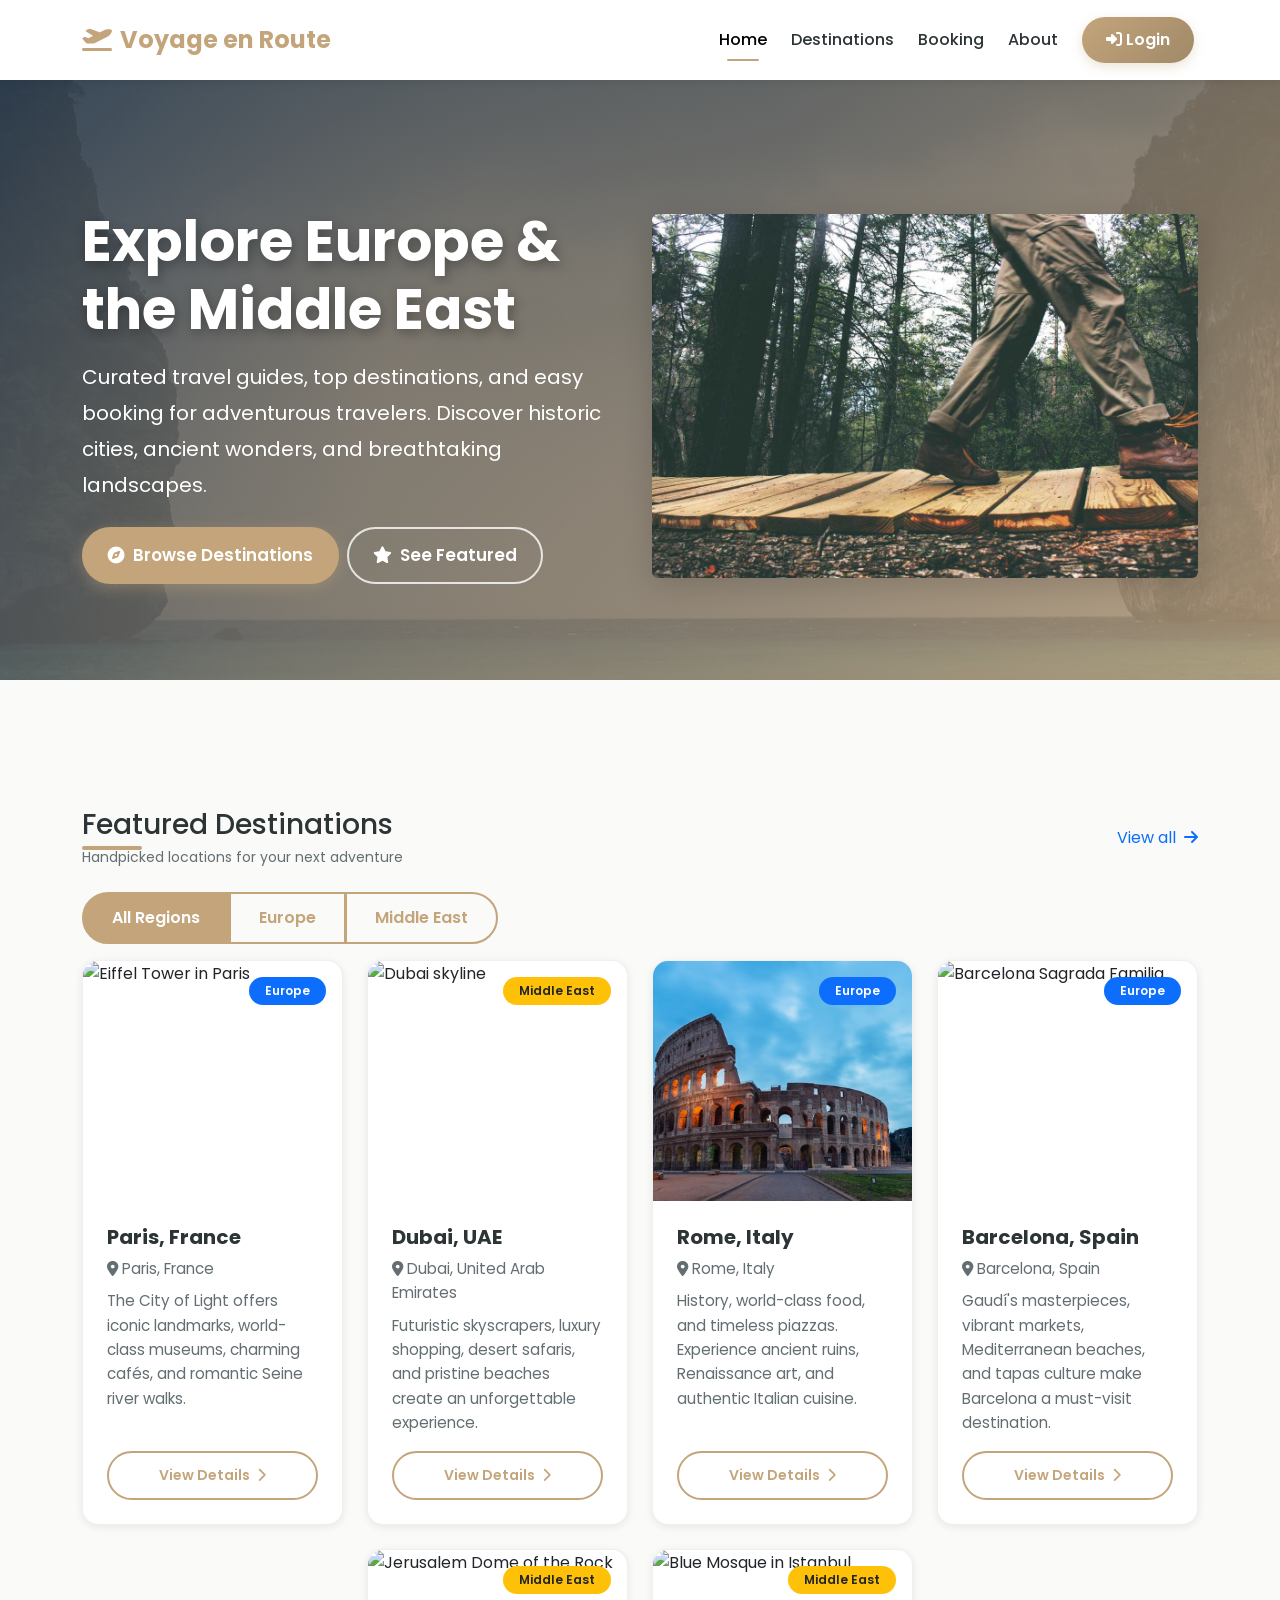
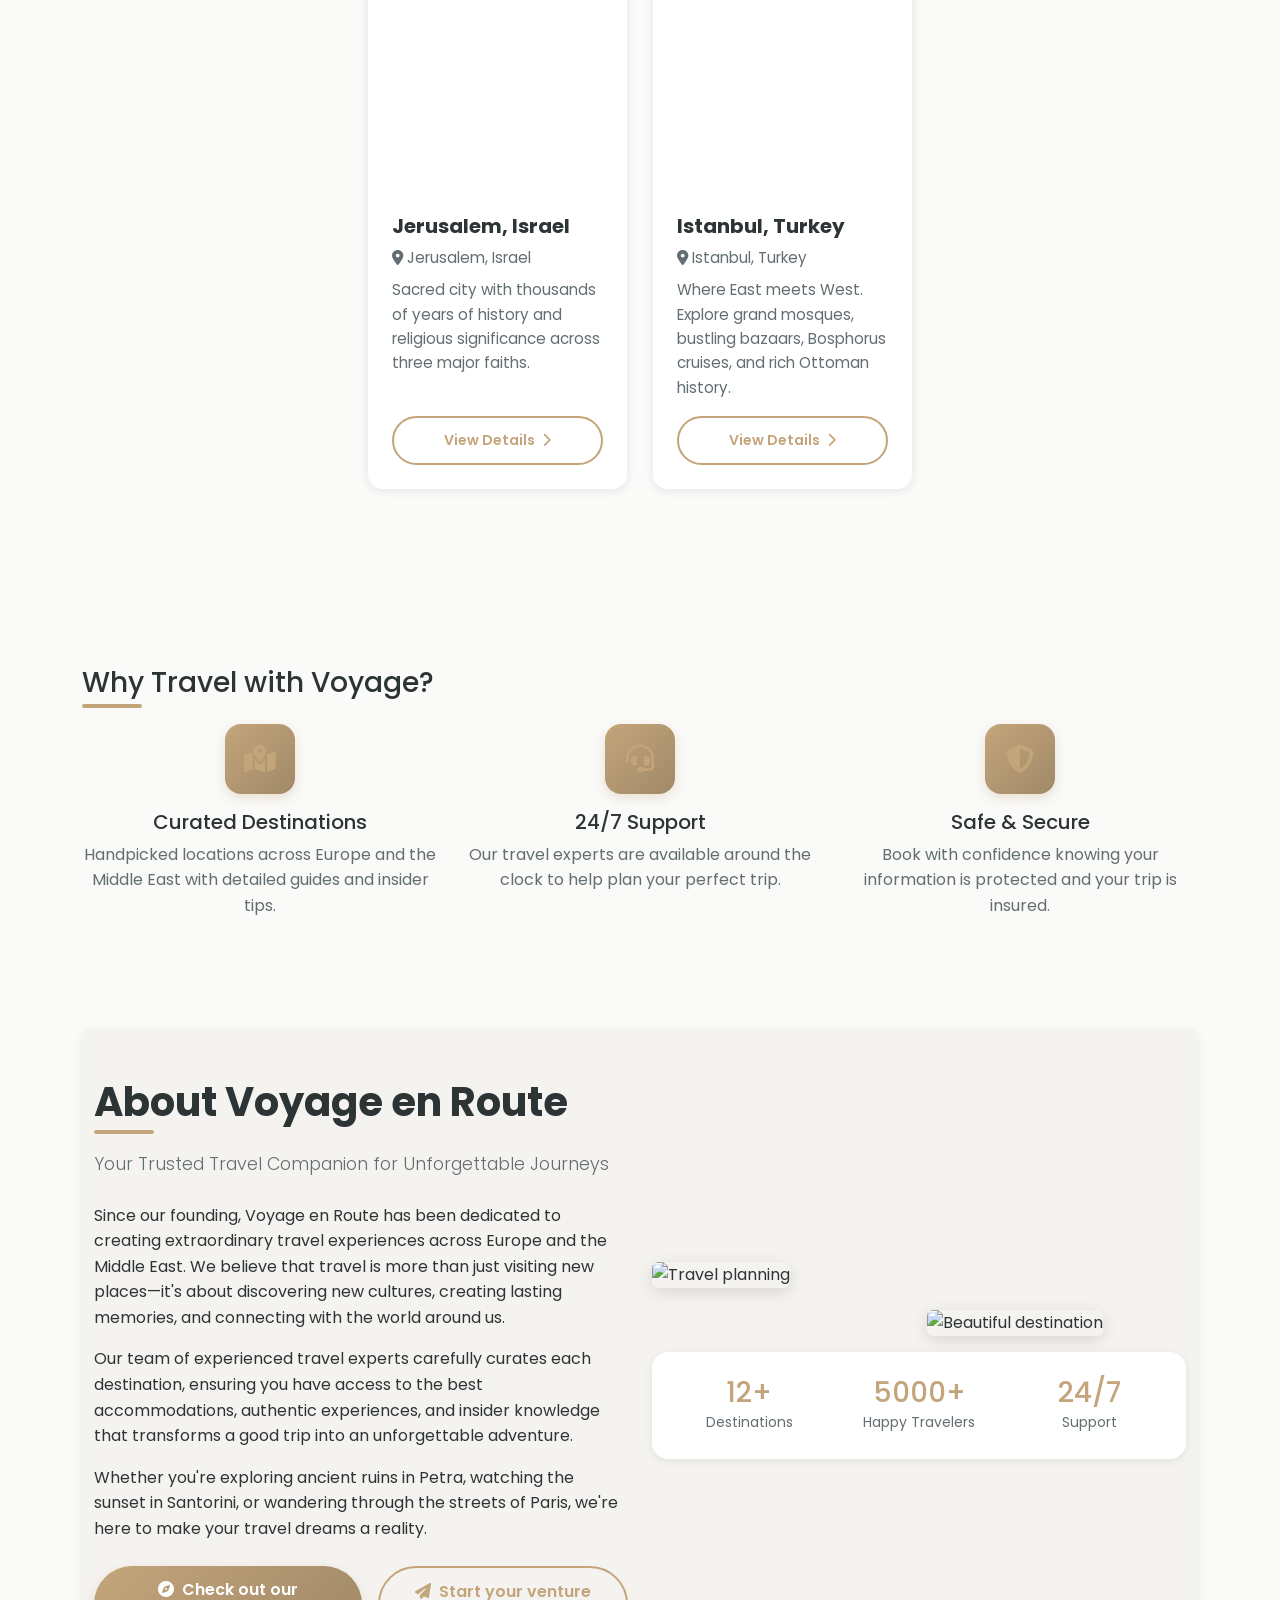
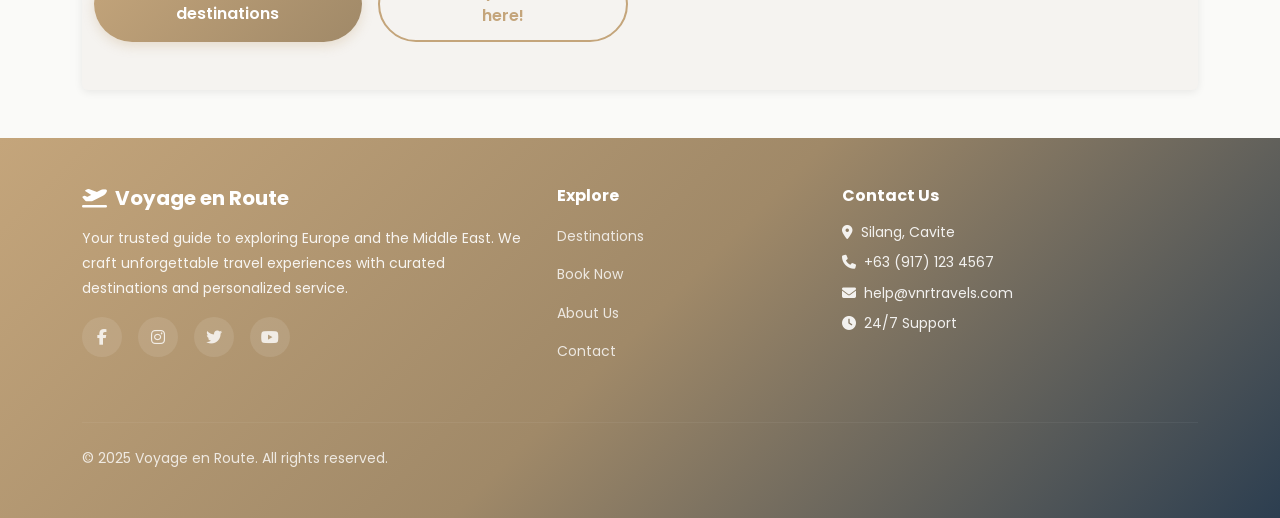
==== commit ee5ea5bb: "NVR v0.4" ====
--- a/home.html
+++ b/home.html
@@ -42,7 +42,7 @@
               <a class="nav-link" href="destinations/index.html">Destinations</a>
             </li>
             <li class="nav-item">
-              <a class="nav-link" href="bookings/create.html">Create an Inquiry</a>
+              <a class="nav-link" href="bookings/create.html">Booking</a>
             </li>
             <li class="nav-item">
               <a class="nav-link" href="#about">About</a>
